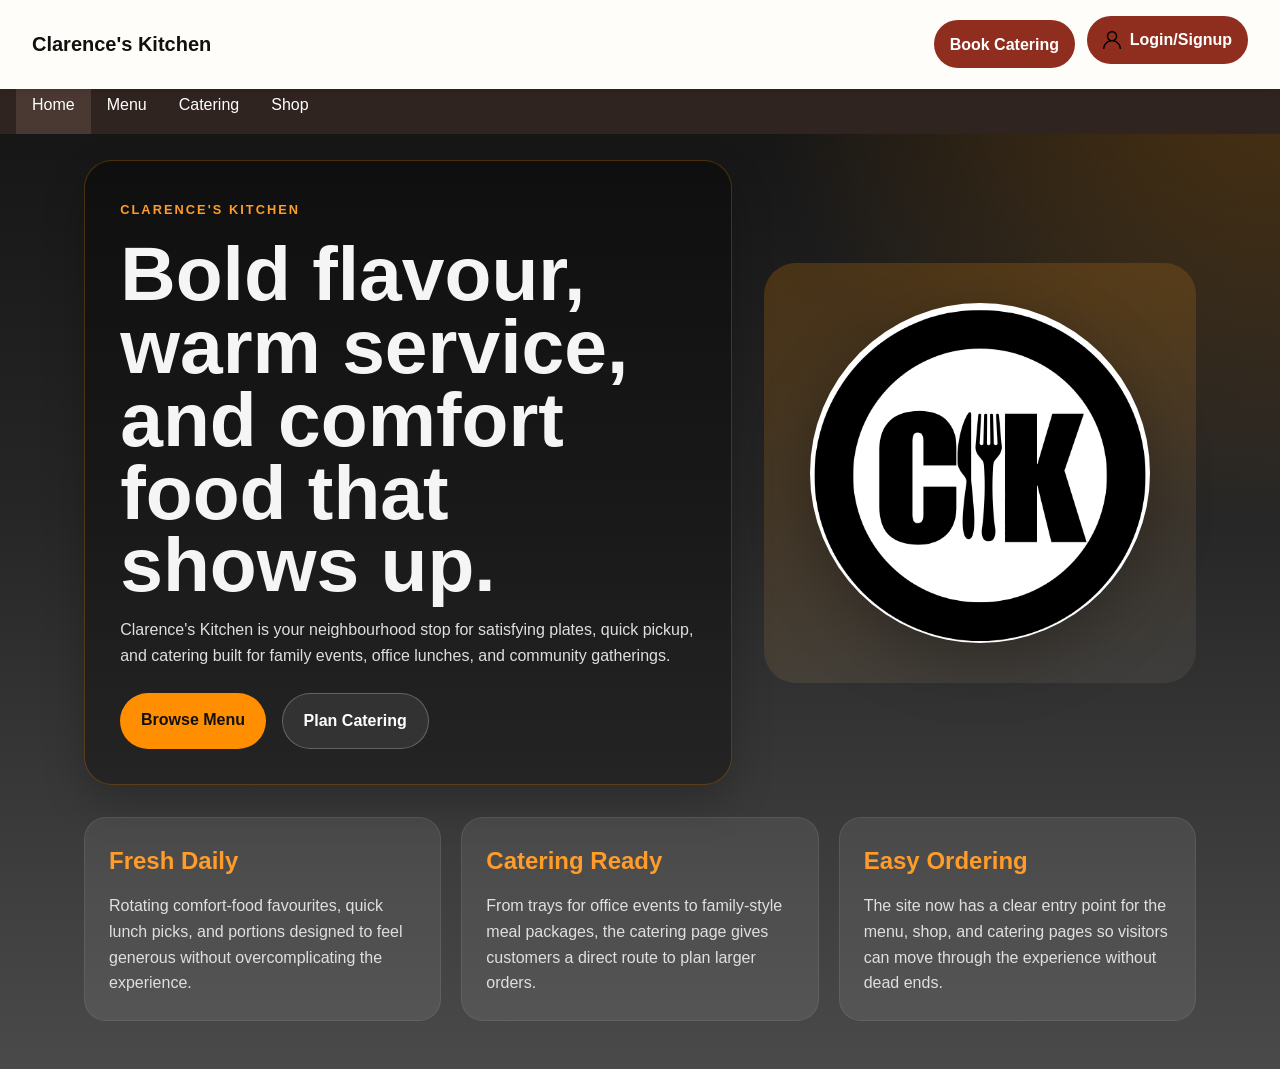
==== index.html @ 487fd633 "Add shared site navigation and new Clarence's Kitchen pages" ====
<!DOCTYPE html>
<html lang="en">
<head>
    <meta charset="UTF-8">
    <meta name="viewport" content="width=device-width, initial-scale=1.0">
    <title>Clarence's Kitchen</title>
    <link rel="stylesheet" href="./assets/css/global.css">
    <link rel="stylesheet" href="./assets/css/home.css">
</head>
<body>
    <header class="site-header">
        <div class="site-title">Clarence's Kitchen</div>
        <div class="header-actions">
            <a class="nav-cta" href="./catering/index.html">Book Catering</a>
            <div class="account-menu">
                <a class="nav-cta account-trigger" href="./login/index.html" aria-label="Account menu">
                    <img src="./assets/images/user.png" alt="">
                    <span>Login/Signup</span>
                </a>
                <div class="account-dropdown">
                    <a href="./login/index.html">Log In</a>
                    <a href="./signup/index.html">Sign Up</a>
                </div>
            </div>
        </div>
    </header>

    <nav class="main-nav" aria-label="Main navigation">
        <ul>
            <li><a class="current" href="./index.html">Home</a></li>
            <li><a href="./menu/index.html">Menu</a></li>
            <li><a href="./catering/index.html">Catering</a></li>
            <li><a href="./shop/index.html">Shop</a></li>
        </ul>
    </nav>

    <main>
        <section class="hero">
            <div class="hero-copy">
                <span class="eyebrow">Clarence's Kitchen</span>
                <h1>Bold flavour, warm service, and comfort food that shows up.</h1>
                <p>
                    Clarence's Kitchen is your neighbourhood stop for satisfying plates,
                    quick pickup, and catering built for family events, office lunches,
                    and community gatherings.
                </p>
                <div class="hero-actions">
                    <a class="primary-button" href="./menu/index.html">Browse Menu</a>
                    <a class="secondary-button" href="./catering/index.html">Plan Catering</a>
                </div>
            </div>

            <div class="hero-brand">
                <img src="./assets/images/logo.png" alt="Clarence's Kitchen logo">
            </div>
        </section>

        <section class="feature-grid">
            <article class="feature-card">
                <h2>Fresh Daily</h2>
                <p>
                    Rotating comfort-food favourites, quick lunch picks, and portions designed
                    to feel generous without overcomplicating the experience.
                </p>
            </article>
            <article class="feature-card">
                <h2>Catering Ready</h2>
                <p>
                    From trays for office events to family-style meal packages, the catering page
                    gives customers a direct route to plan larger orders.
                </p>
            </article>
            <article class="feature-card">
                <h2>Easy Ordering</h2>
                <p>
                    The site now has a clear entry point for the menu, shop, and catering pages
                    so visitors can move through the experience without dead ends.
                </p>
            </article>
        </section>
    </main>
</body>
</html>
---- assets/css/global.css ----
* {
    margin: 0;
    padding: 0;
    box-sizing: border-box;
}

body {
    font-family: Arial, sans-serif;
}

a {
    color: inherit;
}

.site-header {
    position: fixed;
    top: 0;
    width: 100%;
    display: flex;
    justify-content: space-between;
    align-items: center;
    padding: 1rem 2rem;
    background-color: #fffdf9;
    box-shadow: 0 2px 8px rgba(0, 0, 0, 0.08);
    z-index: 1000;
}

.site-title {
    font-size: 1.25rem;
    font-weight: 700;
}

.header-actions {
    display: flex;
    align-items: center;
    gap: 0.75rem;
}

.nav-cta {
    text-decoration: none;
    background-color: #8f2d1f;
    color: #fff;
    padding: 0.7rem 1rem;
    border-radius: 999px;
    font-weight: 700;
}

.account-menu {
    position: relative;
    padding-bottom: 0.55rem;
}

.account-trigger {
    display: flex;
    align-items: center;
    gap: 0.55rem;
}

.account-trigger img {
    width: 18px;
    height: 18px;
    object-fit: contain;
}

.account-dropdown {
    position: absolute;
    top: 100%;
    right: 0;
    min-width: 180px;
    background-color: #fffdf9;
    border-radius: 14px;
    box-shadow: 0 18px 32px rgba(0, 0, 0, 0.14);
    padding: 0.4rem;
    display: none;
}

.account-menu:hover .account-dropdown,
.account-menu:focus-within .account-dropdown {
    display: block;
}

.account-dropdown a {
    display: block;
    text-decoration: none;
    color: #2f241f;
    padding: 0.75rem 0.9rem;
    border-radius: 10px;
}

.account-dropdown a:hover,
.account-dropdown a:focus {
    background-color: #f3e8dd;
}

.main-nav {
    position: fixed;
    top: 76px;
    width: 100%;
    background-color: #2f241f;
    z-index: 999;
}

.main-nav ul {
    list-style: none;
    display: flex;
    flex-wrap: wrap;
    padding: 0 1rem;
}

.main-nav a {
    display: block;
    text-decoration: none;
    color: #fff;
    padding: 1rem;
}

.main-nav a:hover,
.main-nav a.current {
    background-color: #4a3932;
}

@media (max-width: 768px) {
    .site-header {
        padding: 1rem;
        align-items: flex-start;
    }

    .main-nav {
        top: 72px;
    }

    .main-nav ul {
        flex-direction: column;
        padding: 0;
    }

    .header-actions {
        flex-wrap: wrap;
        justify-content: flex-end;
    }
}
---- assets/css/home.css ----
body {
    line-height: 1.6;
    color: #f5f5f5;
    background:
        radial-gradient(circle at top right, rgba(255, 145, 0, 0.26), transparent 32%),
        linear-gradient(180deg, #111111 0%, #262626 48%, #4a4a4a 100%);
}

.site-header .site-title {
    color: #111111;
}

main {
    max-width: 1160px;
    margin: 0 auto;
    padding: 10rem 1.5rem 3rem;
}

.hero {
    display: grid;
    grid-template-columns: 1.2fr 0.8fr;
    gap: 2rem;
    align-items: center;
    margin-bottom: 2rem;
}

.hero-copy {
    background: rgba(0, 0, 0, 0.34);
    border: 1px solid rgba(255, 145, 0, 0.25);
    border-radius: 28px;
    padding: 2.2rem;
    box-shadow: 0 18px 42px rgba(0, 0, 0, 0.22);
}

.eyebrow {
    display: inline-block;
    color: #ff9c2a;
    font-size: 0.8rem;
    letter-spacing: 0.16em;
    text-transform: uppercase;
    margin-bottom: 1rem;
    font-weight: 700;
}

.hero h1 {
    font-size: clamp(2.6rem, 6vw, 4.8rem);
    line-height: 0.95;
    margin-bottom: 1rem;
}

.hero p {
    max-width: 620px;
    color: #dedede;
    margin-bottom: 1.5rem;
}

.hero-actions {
    display: flex;
    gap: 1rem;
    flex-wrap: wrap;
}

.primary-button,
.secondary-button {
    text-decoration: none;
    padding: 0.9rem 1.3rem;
    border-radius: 999px;
    font-weight: 700;
}

.primary-button {
    background: #ff8f00;
    color: #111111;
}

.secondary-button {
    border: 1px solid rgba(255, 255, 255, 0.24);
    color: #ffffff;
    background: rgba(255, 255, 255, 0.08);
}

.hero-brand {
    display: grid;
    place-items: center;
    background: linear-gradient(160deg, rgba(255, 145, 0, 0.2), rgba(255, 255, 255, 0.06));
    border-radius: 32px;
    min-height: 420px;
    padding: 2rem;
}

.hero-brand img {
    width: min(100%, 340px);
    aspect-ratio: 1 / 1;
    height: auto;
    border-radius: 50%;
    object-fit: cover;
    filter: drop-shadow(0 18px 30px rgba(0, 0, 0, 0.28));
}

.feature-grid {
    display: grid;
    grid-template-columns: repeat(3, minmax(0, 1fr));
    gap: 1.25rem;
}

.feature-card {
    background: rgba(255, 255, 255, 0.08);
    border: 1px solid rgba(255, 255, 255, 0.08);
    border-radius: 22px;
    padding: 1.5rem;
}

.feature-card h2 {
    color: #ff9c2a;
    margin-bottom: 0.8rem;
}

.feature-card p {
    color: #dfdfdf;
}

@media (max-width: 900px) {
    .hero,
    .feature-grid {
        grid-template-columns: 1fr;
    }
}

@media (max-width: 768px) {
    main {
        padding: 14rem 1rem 2rem;
    }
}
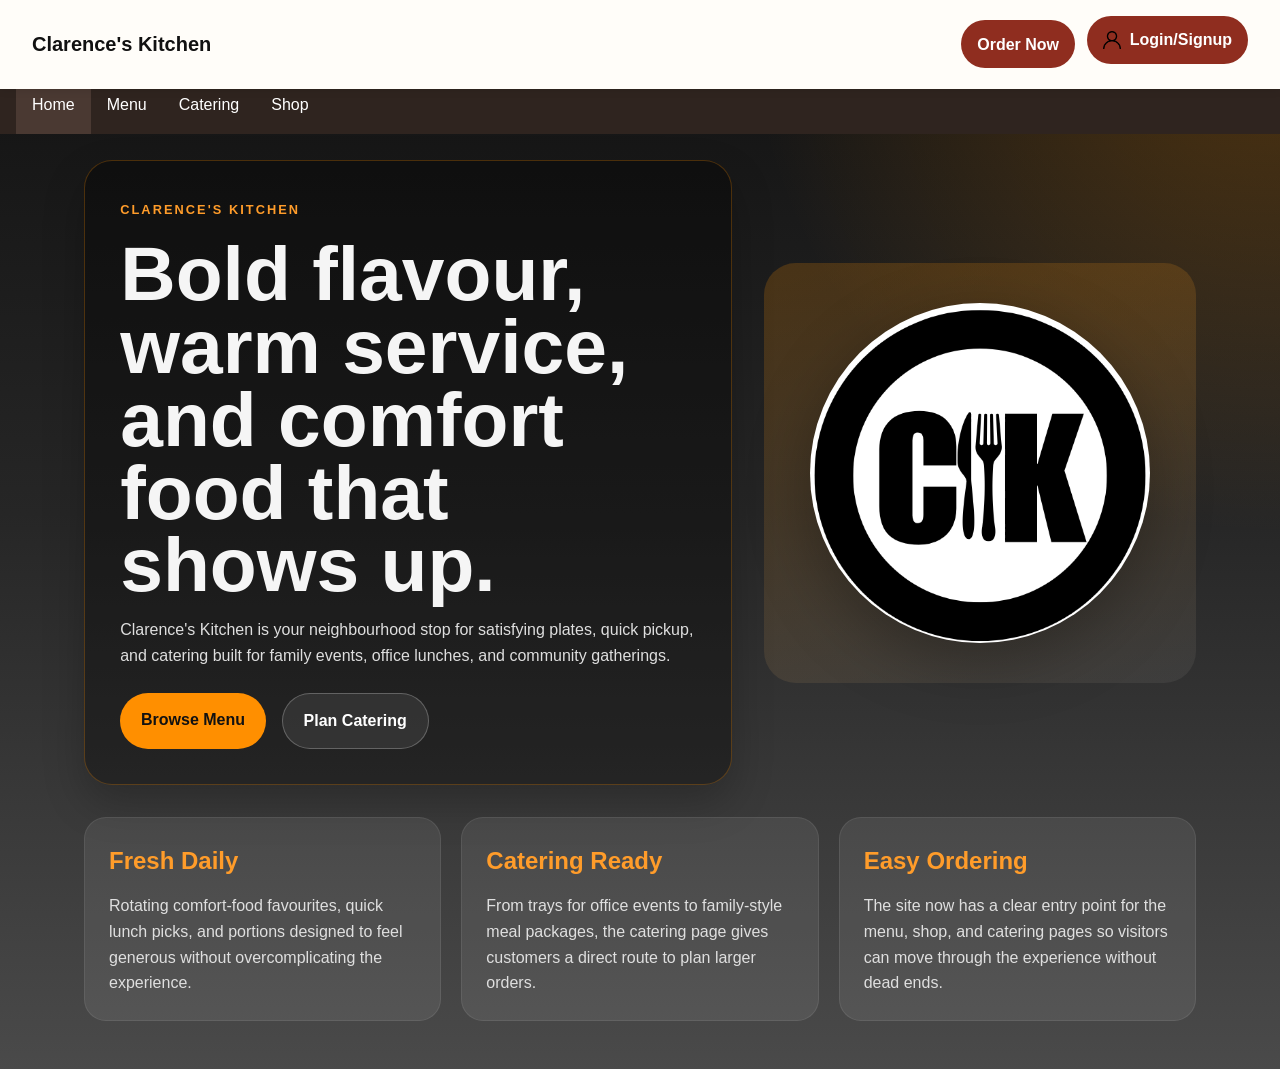
==== commit 681f9dbc: "remove duplicate catering buttons" ====
--- a/index.html
+++ b/index.html
@@ -11,7 +11,7 @@
     <header class="site-header">
         <div class="site-title">Clarence's Kitchen</div>
         <div class="header-actions">
-            <a class="nav-cta" href="./catering/index.html">Book Catering</a>
+            <a class="nav-cta" href="./menu/index.html">Order Now</a>
             <div class="account-menu">
                 <a class="nav-cta account-trigger" href="./login/index.html" aria-label="Account menu">
                     <img src="./assets/images/user.png" alt="">
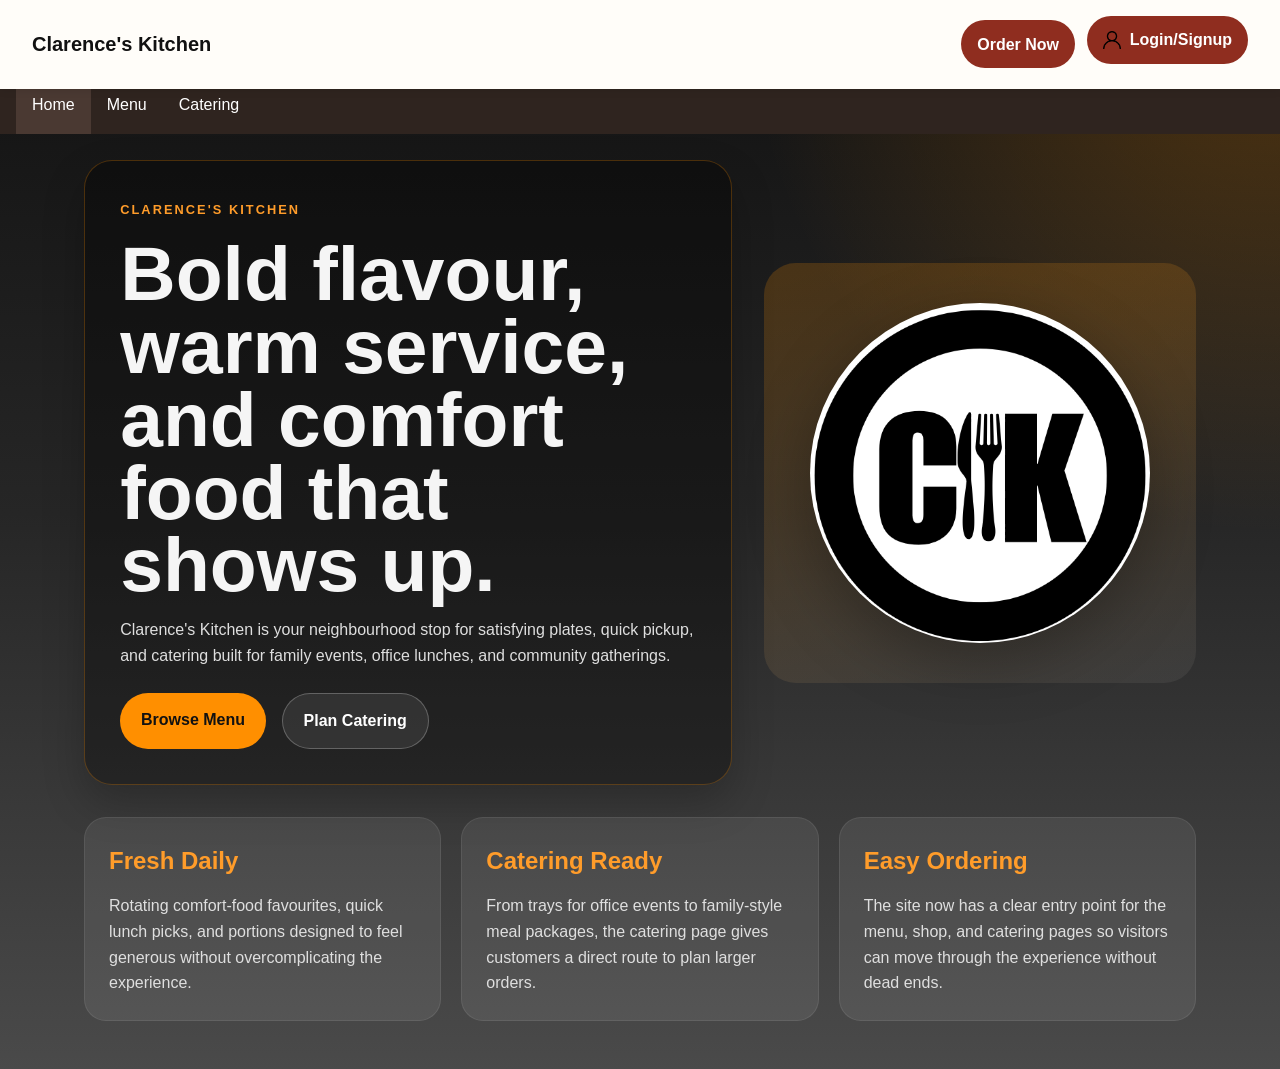
==== commit 674be824: "remove redudant shop page" ====
--- a/index.html
+++ b/index.html
@@ -30,7 +30,6 @@
             <li><a class="current" href="./index.html">Home</a></li>
             <li><a href="./menu/index.html">Menu</a></li>
             <li><a href="./catering/index.html">Catering</a></li>
-            <li><a href="./shop/index.html">Shop</a></li>
         </ul>
     </nav>
 
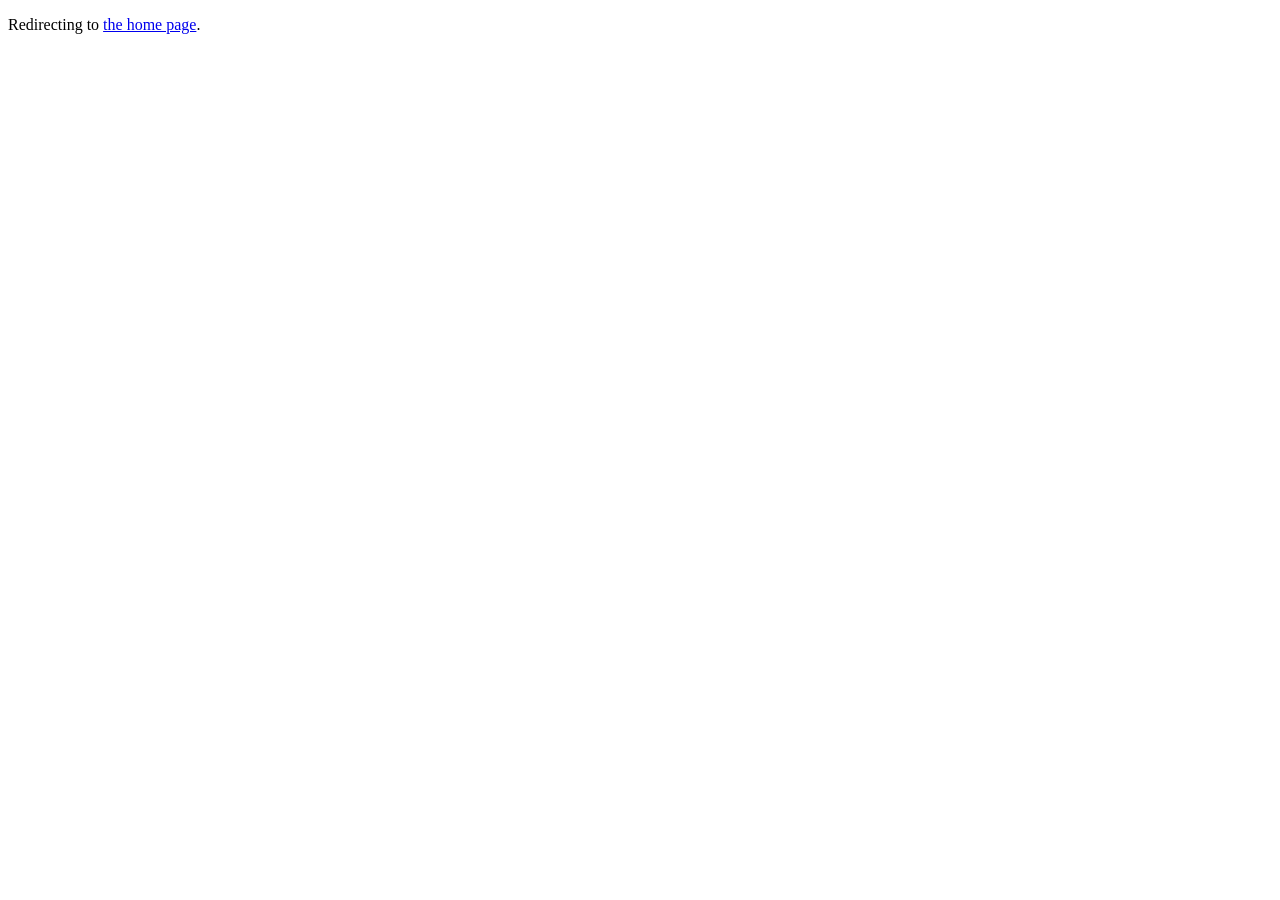
==== commit 32cb6bbb: "Fix PHP auth routes and session-based login state" ====
--- a/index.html
+++ b/index.html
@@ -2,81 +2,10 @@
 <html lang="en">
 <head>
     <meta charset="UTF-8">
-    <meta name="viewport" content="width=device-width, initial-scale=1.0">
-    <title>Clarence's Kitchen</title>
-    <link rel="stylesheet" href="./assets/css/global.css">
-    <link rel="stylesheet" href="./assets/css/home.css">
+    <meta http-equiv="refresh" content="0; url=./index.php">
+    <title>Redirecting...</title>
 </head>
 <body>
-    <header class="site-header">
-        <div class="site-title">Clarence's Kitchen</div>
-        <div class="header-actions">
-            <a class="nav-cta" href="./menu/index.html">Order Now</a>
-            <div class="account-menu">
-                <a class="nav-cta account-trigger" href="./login/index.html" aria-label="Account menu">
-                    <img src="./assets/images/user.png" alt="">
-                    <span>Login/Signup</span>
-                </a>
-                <div class="account-dropdown">
-                    <a href="./login/index.html">Log In</a>
-                    <a href="./signup/index.html">Sign Up</a>
-                </div>
-            </div>
-        </div>
-    </header>
-
-    <nav class="main-nav" aria-label="Main navigation">
-        <ul>
-            <li><a class="current" href="./index.html">Home</a></li>
-            <li><a href="./menu/index.html">Menu</a></li>
-            <li><a href="./catering/index.html">Catering</a></li>
-        </ul>
-    </nav>
-
-    <main>
-        <section class="hero">
-            <div class="hero-copy">
-                <span class="eyebrow">Clarence's Kitchen</span>
-                <h1>Bold flavour, warm service, and comfort food that shows up.</h1>
-                <p>
-                    Clarence's Kitchen is your neighbourhood stop for satisfying plates,
-                    quick pickup, and catering built for family events, office lunches,
-                    and community gatherings.
-                </p>
-                <div class="hero-actions">
-                    <a class="primary-button" href="./menu/index.html">Browse Menu</a>
-                    <a class="secondary-button" href="./catering/index.html">Plan Catering</a>
-                </div>
-            </div>
-
-            <div class="hero-brand">
-                <img src="./assets/images/logo.png" alt="Clarence's Kitchen logo">
-            </div>
-        </section>
-
-        <section class="feature-grid">
-            <article class="feature-card">
-                <h2>Fresh Daily</h2>
-                <p>
-                    Rotating comfort-food favourites, quick lunch picks, and portions designed
-                    to feel generous without overcomplicating the experience.
-                </p>
-            </article>
-            <article class="feature-card">
-                <h2>Catering Ready</h2>
-                <p>
-                    From trays for office events to family-style meal packages, the catering page
-                    gives customers a direct route to plan larger orders.
-                </p>
-            </article>
-            <article class="feature-card">
-                <h2>Easy Ordering</h2>
-                <p>
-                    The site now has a clear entry point for the menu, shop, and catering pages
-                    so visitors can move through the experience without dead ends.
-                </p>
-            </article>
-        </section>
-    </main>
+    <p>Redirecting to <a href="./index.php">the home page</a>.</p>
 </body>
 </html>
